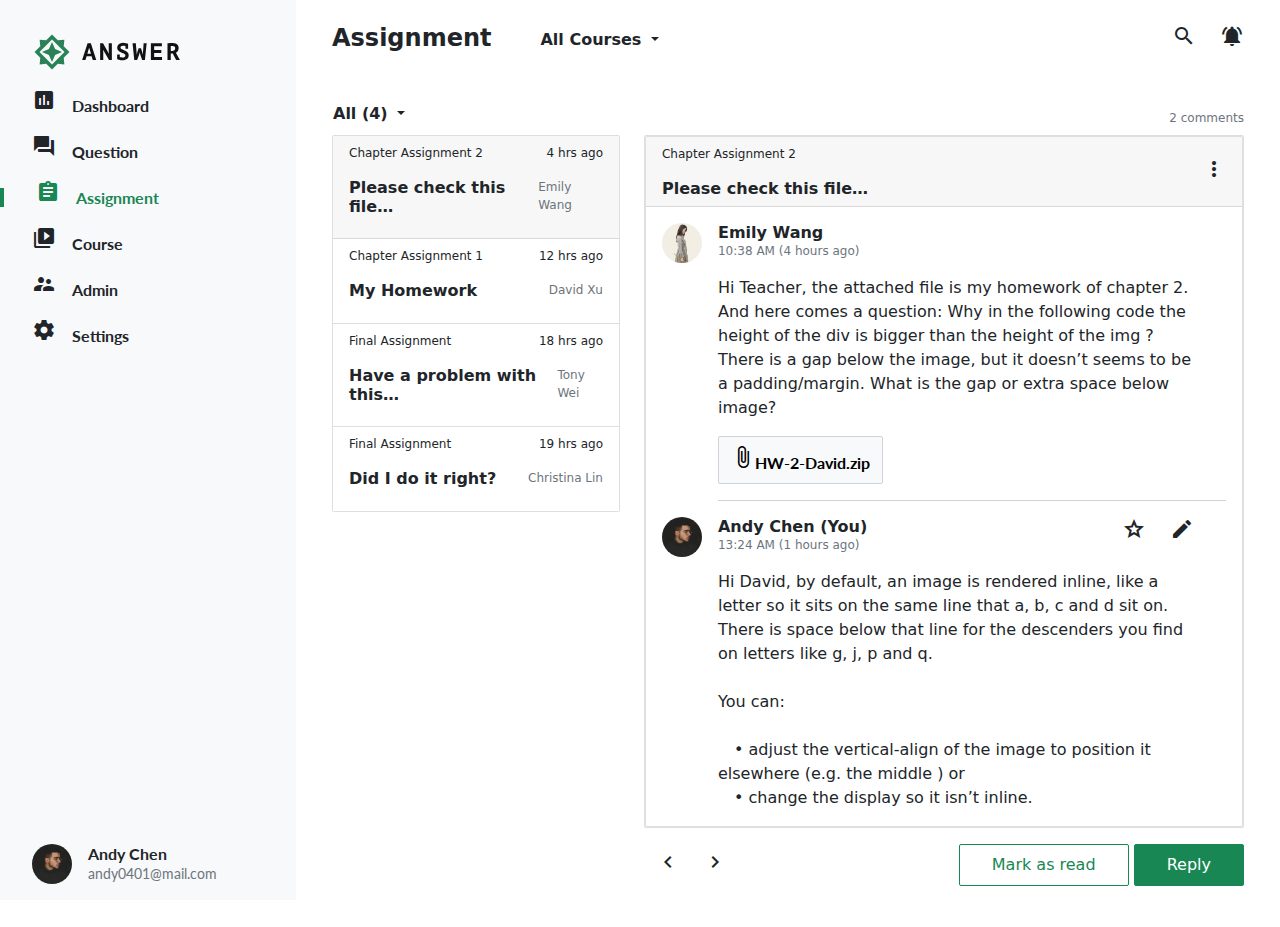
==== index.html @ f112b923 "Update 2021-08-12T04:19:27.359Z" ====
<!DOCTYPE html>
<html lang="en">

<head>
  <meta charset="UTF-8">
  <meta name="viewport" content="width=device-width, initial-scale=1.0">
  <meta http-equiv="X-UA-Compatible" content="ie=edge">
  <title>
    Boostrap Index
  </title>
  <!-- <link rel="stylesheet" href="https://fonts.googleapis.com/css2?family=Material+Icons"> -->
  <!-- <link rel="stylesheet" href="https://fonts.googleapis.com/icon?family=Material+Icons"> -->
  <link href="https://fonts.googleapis.com/css2?family=Material+Icons" rel="stylesheet">
  <link href="https://fonts.googleapis.com/css2?family=Material+Icons+Outlined" rel="stylesheet">
  <link rel="stylesheet" href="https://cdnjs.cloudflare.com/ajax/libs/font-awesome/5.13.0/css/all.min.css" />

  <!-- font-family -->
  <link rel="preconnect" href="https://fonts.googleapis.com">
  <link rel="preconnect" href="https://fonts.gstatic.com" crossorigin>
  <link
    href="https://fonts.googleapis.com/css2?family=Lato:ital,wght@0,100;0,300;0,400;0,700;0,900;1,100;1,300;1,400;1,700;1,900&display=swap"
    rel="stylesheet">
  <link rel="preconnect" href="https://fonts.googleapis.com">
  <link rel="preconnect" href="https://fonts.gstatic.com" crossorigin>
  <link
    href="https://fonts.googleapis.com/css2?family=Roboto+Mono:ital,wght@0,100;0,200;0,300;0,400;0,500;0,600;0,700;1,100;1,200;1,300;1,400;1,500;1,600;1,700&display=swap"
    rel="stylesheet">

  <!-- all.css -->
  <link rel="stylesheet" href="./assets/style/all.css">

  <!-- ckeditor5 -->
  <script src="https://cdn.ckeditor.com/ckeditor5/29.0.0/classic/ckeditor.js"></script>
</head>

<body>

  <div class="nav position-fixed d-flex flex-column justify-content-between bg-light pt-5">
    <div class="nav-link-list">
      <a class="nav-link active ps-6" aria-current="page" href="#"><img src="/assets/images/logo-ANSWER.svg"
          alt="LOGO"></a>
      <a class="nav-link" href="#"><i class="material-icons pe-3 ps-6">assessment</i>Dashboard</a>
      <a class="nav-link" href="#"><i class="material-icons pe-3 ps-6">question_answer</i>Question</a>
      <a class="nav-link" href="#"><i class="material-icons pe-3 ps-6">assignment</i>Assignment</a>
      <a class="nav-link" href="#"><i class="material-icons pe-3 ps-6">video_library</i>Course</a>
      <a class="nav-link" href="#"><i class="material-icons pe-3 ps-6">supervisor_account</i>Admin</a>
      <a class="nav-link" href="#"><i class="material-icons pe-3 ps-6">settings</i>Settings</a>
    </div>
    <a class="nav-user ps-6 pt-3" href="#">
      <div class="d-flex">
        <div class="flex-shrink-0">
          <img class="user-photo rounded-circle" src="/assets/images/andychen_2000x2000.jpeg" alt="user photo">
        </div>
        <div class="flex-grow-1 ms-3">
          <h6 class="user-name">Andy Chen</h6>
          <p class="user-email">andy0401@mail.com</p>
        </div>
      </div>
    </a>
  </div>
  <div class="main">
    
<div class="container">
  <!-- 上方區塊 -->
  <div class="row p-5">
    <div class="col-12 d-flex justify-content-between">
      <div class="course-header d-flex align-items-end">
        <h4 class="me-9">Assignment</h4>
        <div class="dropdowns">
          <div class="dropdown">
            <button class="all-courses btn btn dropdown-toggle p-0" type="button" id="dropdownMenuButton1"
              data-bs-toggle="dropdown" aria-expanded="false">
              All Courses
            </button>
            <ul class="dropdown-menu" aria-labelledby="dropdownMenuButton1">
              <li><a class="dropdown-item" href="#">Course</a></li>
              <li><a class="dropdown-item" href="#">Course</a></li>
              <li><a class="dropdown-item" href="#">Course</a></li>
            </ul>
          </div>
        </div>
      </div>
      <div class="toolbar d-flex">
        <a href="#" class="search"><span class="material-icons">search</span></a>
        <a href="#" class="notifications ms-5"><span class="material-icons">notifications_active</span></a>
      </div>
    </div>
  </div>
  <!-- 下方區塊 -->
  <div class="row p-5">
    <div class="course-list col-12 col-md-4">
      <div class="course-menu">
        <div class="dropdowns">
          <div class="dropdown">
            <button class="all btn btn dropdown-toggle p-0 mb-2" type="button" id="dropdownMenuButton1"
              data-bs-toggle="dropdown" aria-expanded="false">
              All (4)
            </button>
            <ul class="dropdown-menu" aria-labelledby="dropdownMenuButton1">
              <li><a class="dropdown-item" href="#">item</a></li>
              <li><a class="dropdown-item" href="#">item</a></li>
              <li><a class="dropdown-item" href="#">item</a></li>
            </ul>
          </div>
        </div>
        <div class="list-group">
          <div class="card">
            <div class="card-header">
              <div class="assignment-title d-flex justify-content-between">
                <p>Chapter Assignment 2</p>
                <p>4 hrs ago</p>
              </div>
              <div class="message d-flex justify-content-between">
                <h6 class="message-title">Please check this file…</h6>
                <p class="author">Emily Wang</p>
              </div>
            </div>
            <ul class="list-group list-group-flush">
              <li class="list-group-item">
                <div class="assignment-title d-flex justify-content-between">
                  <p>Chapter Assignment 1</p>
                  <p>12 hrs ago</p>
                </div>
                <div class="message d-flex justify-content-between">
                  <h6 class="message-title">My Homework</h6>
                  <p class="author">David Xu</p>
                </div>
              </li>
              <li class="list-group-item">
                <div class="assignment-title d-flex justify-content-between">
                  <p>Final Assignment</p>
                  <p>18 hrs ago</p>
                </div>
                <div class="message d-flex justify-content-between">
                  <h6 class="message-title">Have a problem with this…</h6>
                  <p class="author">Tony Wei</p>
                </div>
              </li>
              <li class="list-group-item">
                <div class="assignment-title d-flex justify-content-between">
                  <p>Final Assignment</p>
                  <p>19 hrs ago</p>
                </div>
                <div class="message d-flex justify-content-between">
                  <h6 class="message-title">Did I do it right?</h6>
                  <p class="author">Christina Lin</p>
                </div>
              </li>
            </ul>
          </div>
        </div>
      </div>
    </div>
    <div class="course col-12 col-md-8">
      <div class="course-item">
        <div class="comment text-end mt-2 mb-2">
          2 comments
        </div>
        <div class="card">
          <div class="card">
            <div class="card-header">
              <div class="assignment-title d-flex justify-content-between align-items-center">
                <div class="message-title">
                  <p>Chapter Assignment 2</p>
                  <h6 class="message-title">Please check this file…</h6>
                </div>
                <div class="icon">
                  <a class="d-block" href="#"><i class="material-icons">more_vert</i></a>
                </div>
              </div>
            </div>
            <div class="card-body">
              <div class="d-flex">
                <div class="flex-shrink-0">
                  <img class="user-photo rounded-circle" src="/assets/images/emilywang_2134x2134.jpeg" alt="user photo">
                </div>
                <div class="flex-grow-1 ms-3 border-bottom pb-3 pe-6">
                  <h6 class="user-name">Emily Wang</h6>
                  <p class="date">10:38 AM (4 hours ago)</p>
                  <p class="card-text">Hi Teacher, the attached file is my homework of chapter 2. And here comes a
                    question: Why in the following code the height of the div is bigger than the height of the img ?
                    There is a gap below the image, but it doesn’t seems to be a padding/margin. What is the gap or
                    extra space below image?</p>
                  <a href="#" class="download btn btn-light border border-1 "><i
                      class="material-icons">attach_file</i>HW-2-David.zip</a>
                </div>
              </div>
              <!-- <div id="editor">Reply an answer…</div> -->
              <div class="reply pt-3">
                <div class="d-flex">
                  <div class="flex-shrink-0">
                    <img class="user-photo rounded-circle" src="/assets/images/andychen_2000x2000.jpeg"
                      alt="user photo">
                  </div>
                  <div class="flex-grow-1 ms-3 pe-6">
                    <div class="d-flex justify-content-between">
                      <div class="reply-box">
                        <h6 class="user-name">Andy Chen (You)</h6>
                        <p class="date">13:24 AM (1 hours ago)</p>
                      </div>
                      <div class="toolbar d-flex">
                        <a href="#" class="grade"><i class="material-icons-outlined">
                            grade
                          </i></a>
                        <a href="#" class="edit ms-5"><span class="material-icons">
                            edit
                          </span></a>
                      </div>
                    </div>
                    <p class="card-text">Hi David, by default, an image is rendered inline, like a letter so it sits
                      on
                      the same line that a, b, c and d sit on. There is space below that line for the descenders you
                      find
                      on letters like g, j, p and q.<br><br>
                      You can:<br><br>
                      　• adjust the vertical-align of the image to position it
                      elsewhere (e.g. the middle ) or<br>
                      　• change the display so it isn’t inline.</p>
                  </div>
                </div>
              </div>
            </div>
          </div>
        </div>
        <div class="foot d-flex justify-content-between mt-3">
          <nav aria-label="Page-navigation">
            <ul class="pagination">
              <li class="page-item">
                <a class="page-link border-0" href="#" aria-label="Previous">
                  <i class="material-icons-outlined">chevron_left</i>
                </a>
              </li>
              <li class="page-item">
                <a class="page-link border-0" href="#" aria-label="Next">
                  <i class="material-icons-outlined">chevron_right</i>
                </a>
              </li>
            </ul>
          </nav>
          <ul class="button">
            <button type="button" class="btn btn-outline-success px-6">Mark as read</button>
            <button type="button" class="btn btn-success px-6" id="btn-reply">Reply</button>
          </ul>
        </div>
      </div>
    </div>
  </div>

</div>
  </div>

  <script>
    ClassicEditor
      .create(document.querySelector('#editor'))
      .then(editor => {
        console.log(editor);
      })
      .catch(error => {
        console.error(error);
      });
  </script>





  <script src="./assets/js/vendors.js"></script>
  <script src="./assets/js/all.js"></script>
</body>

</html>
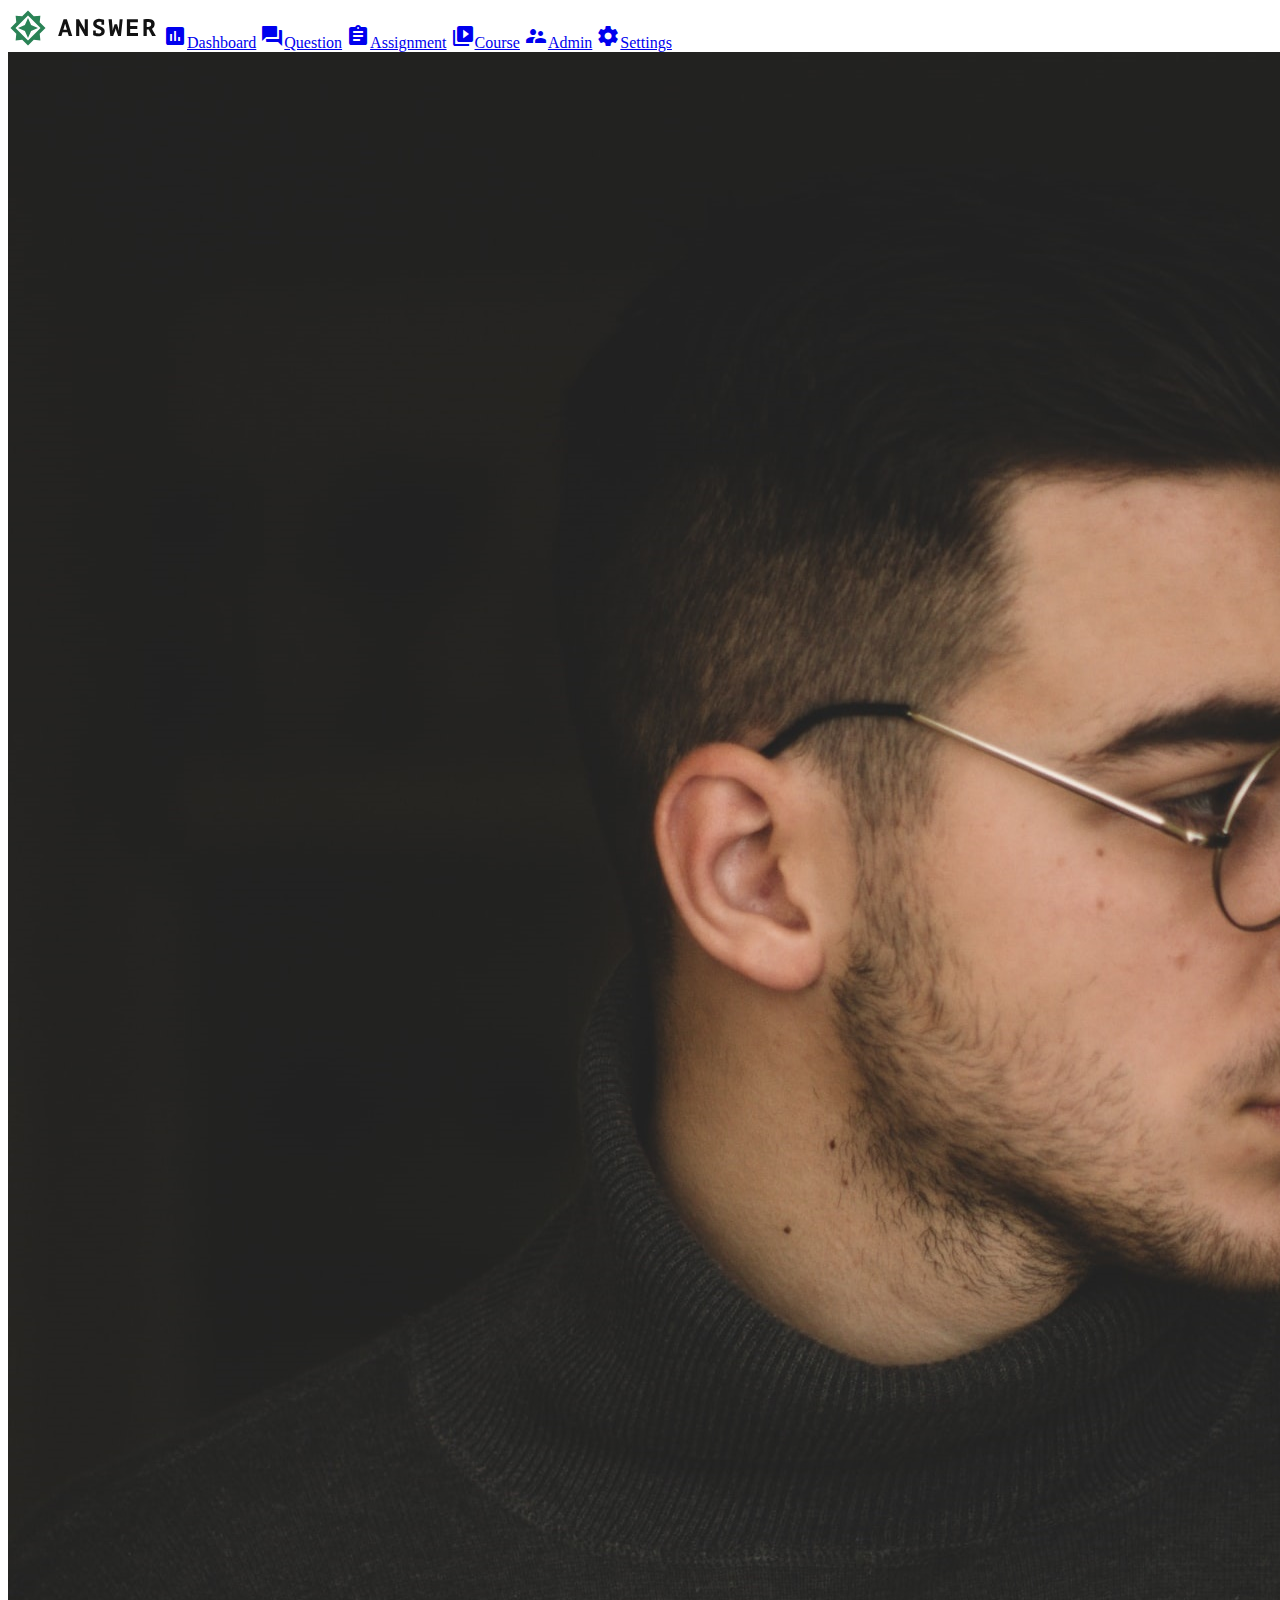
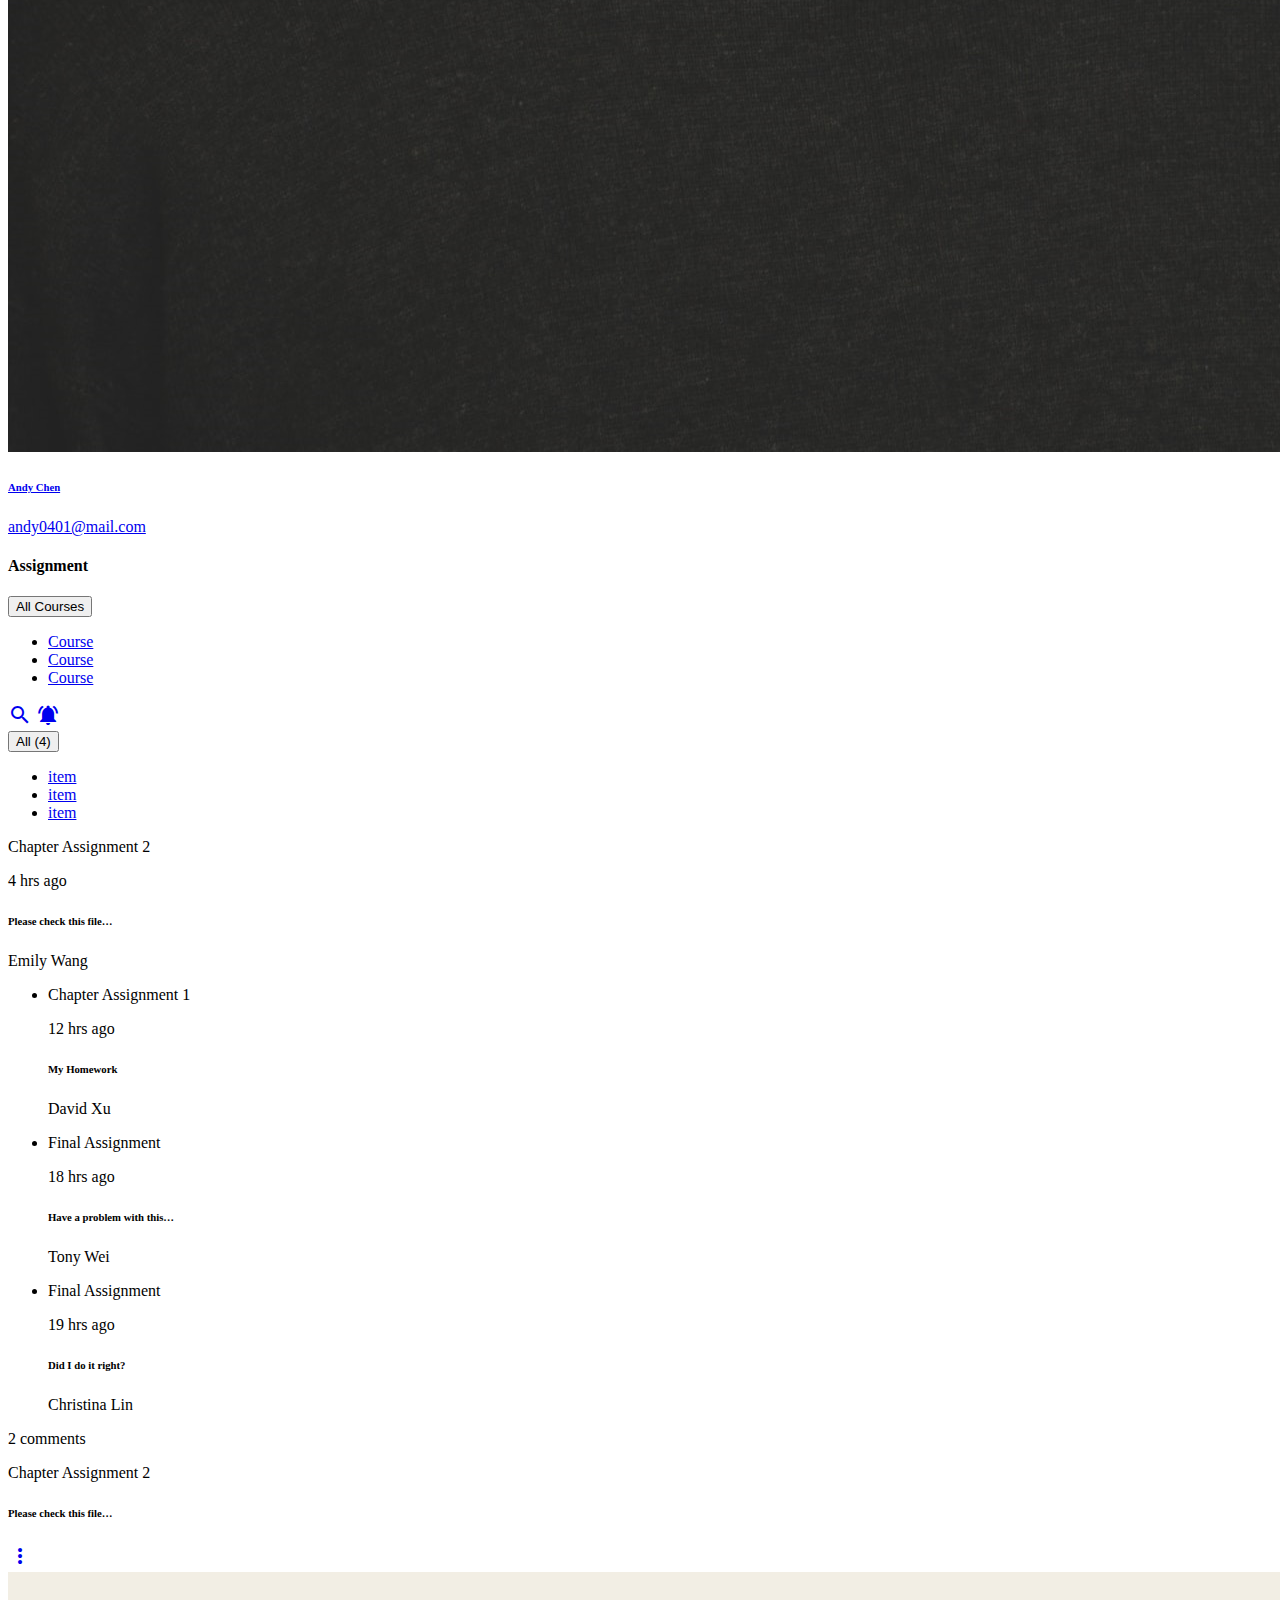
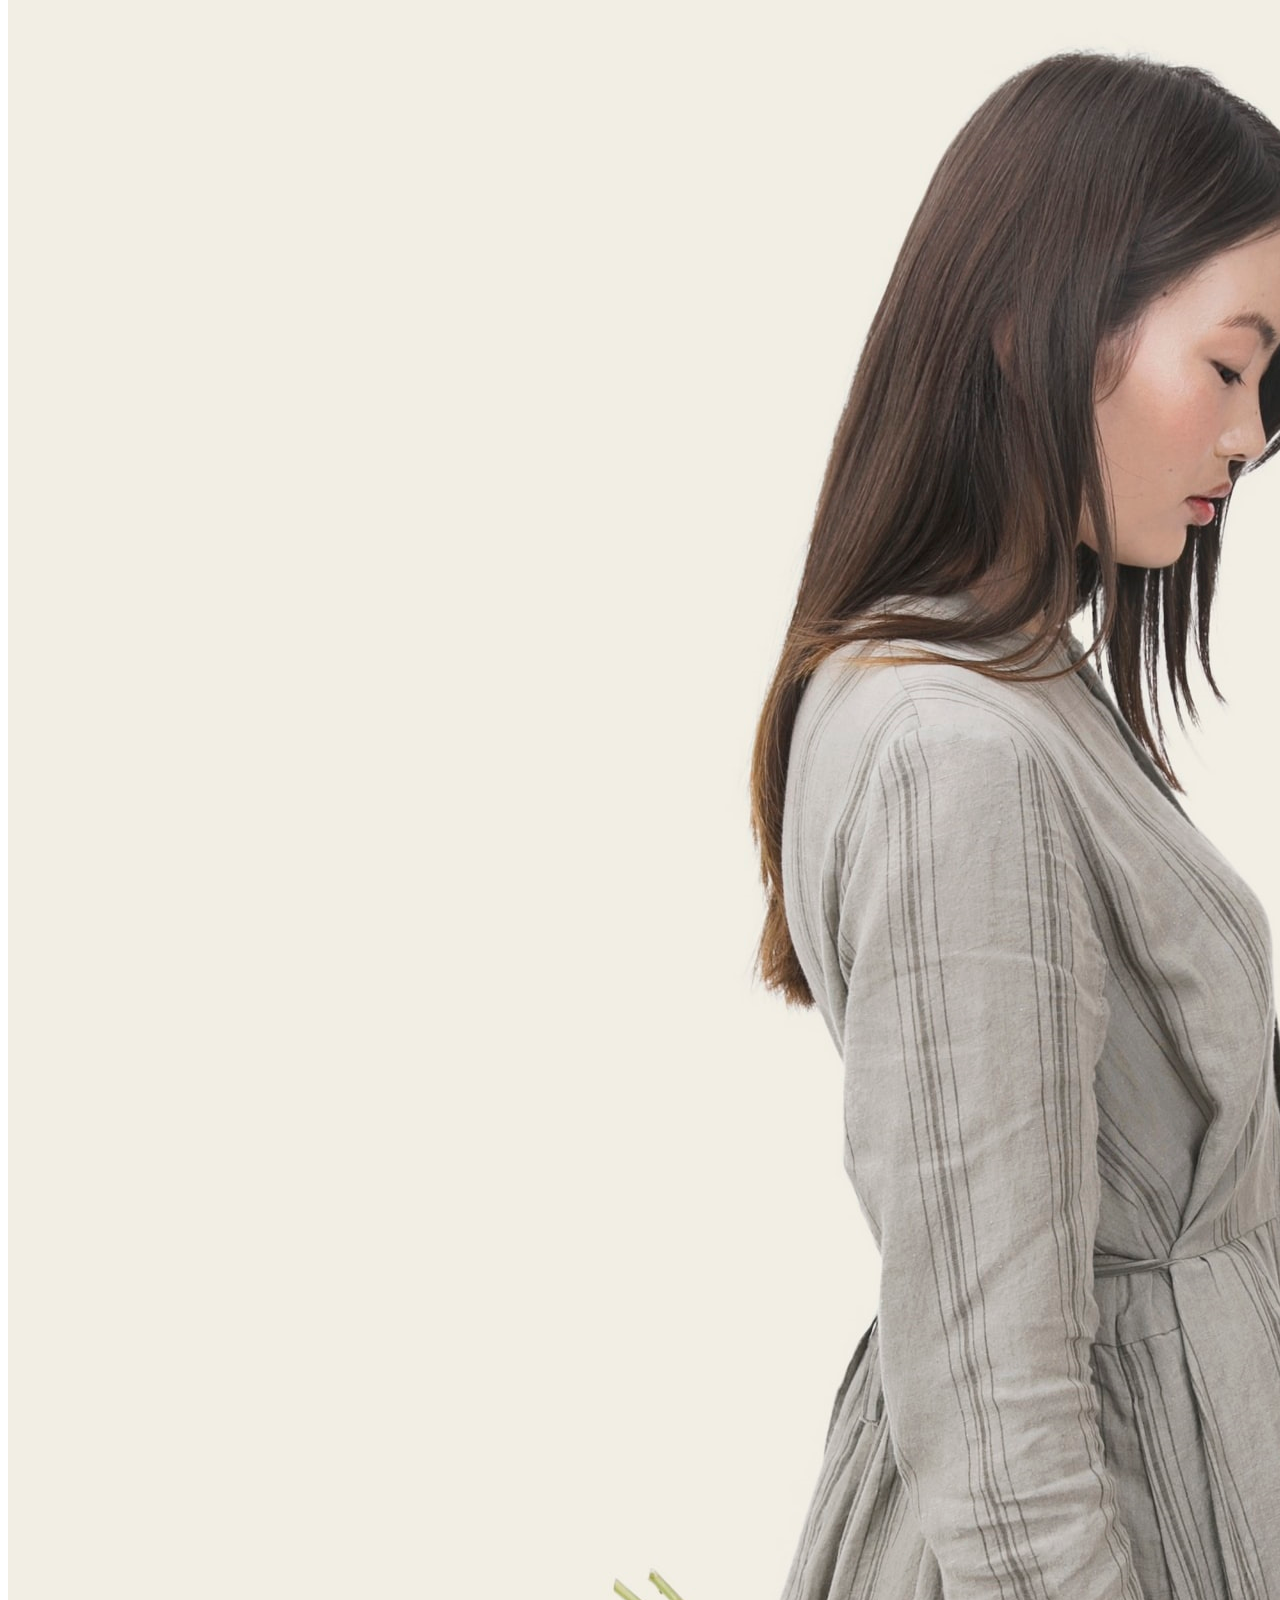
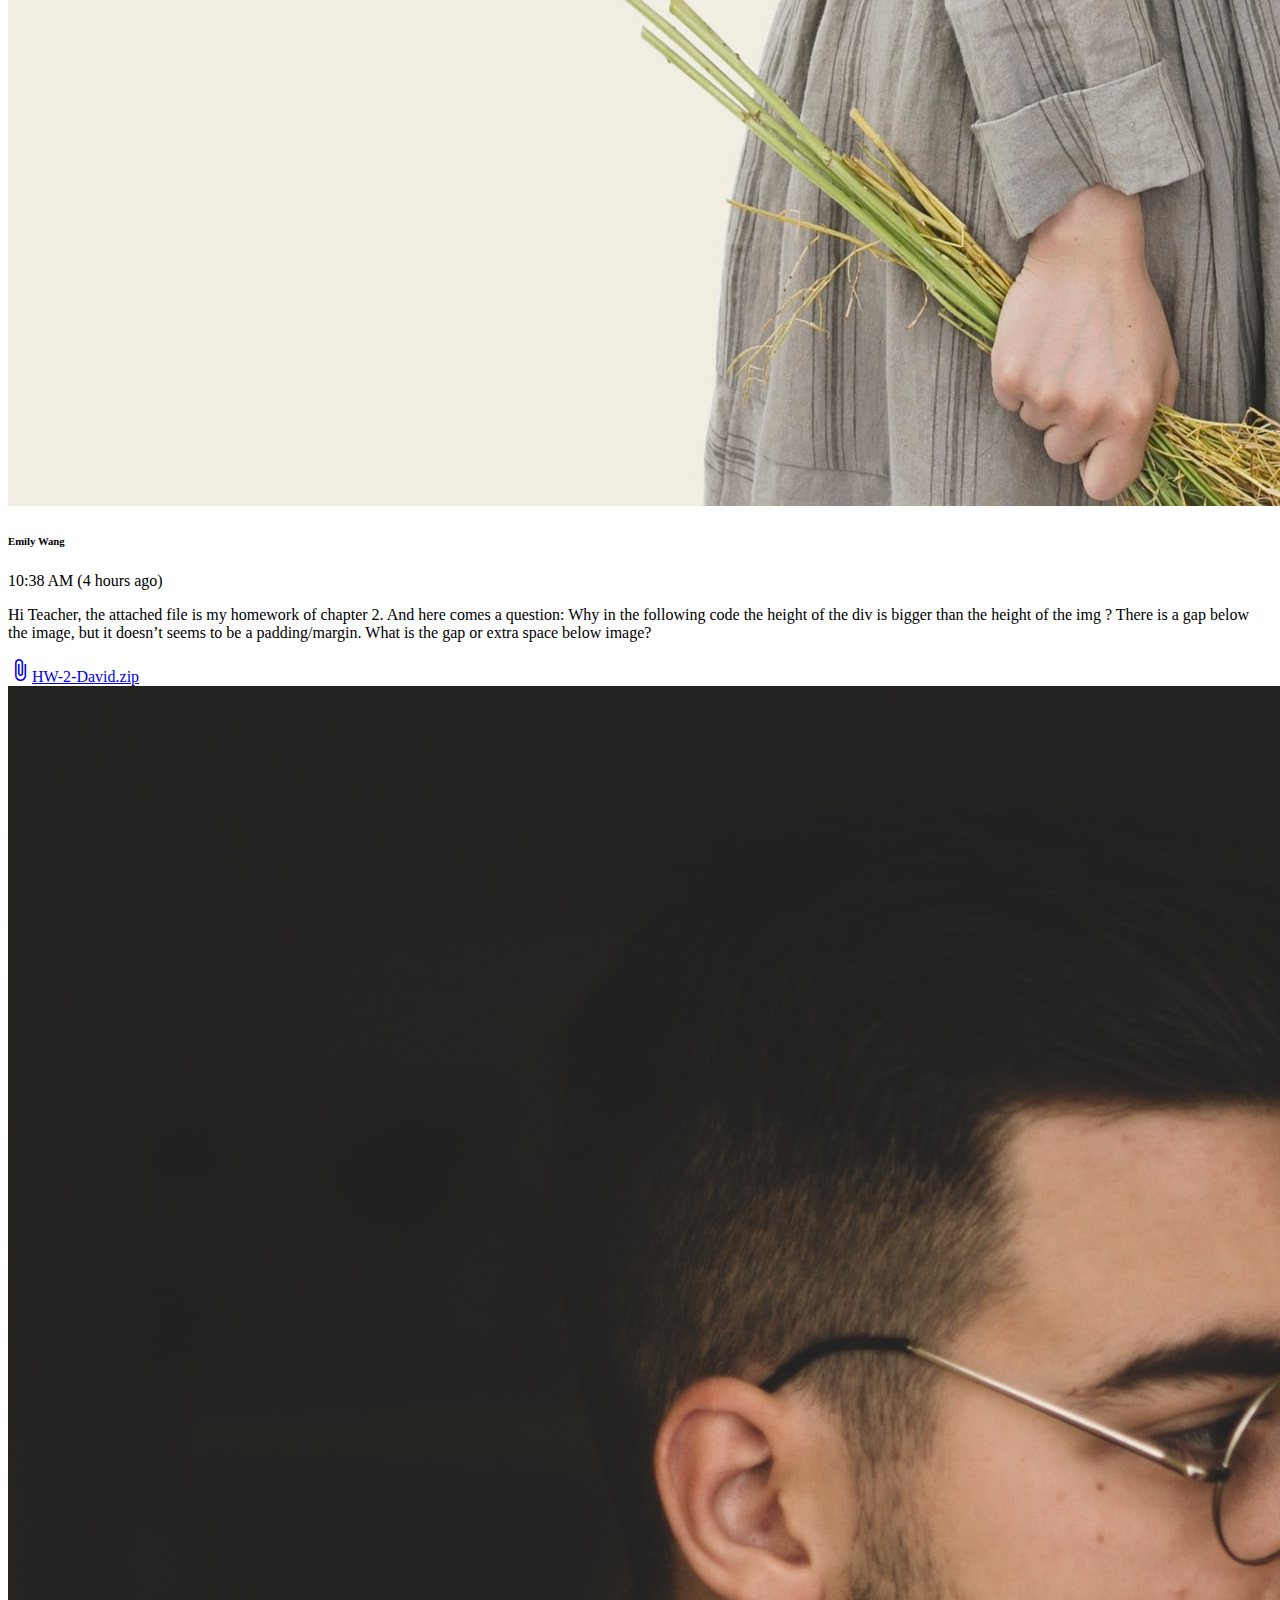
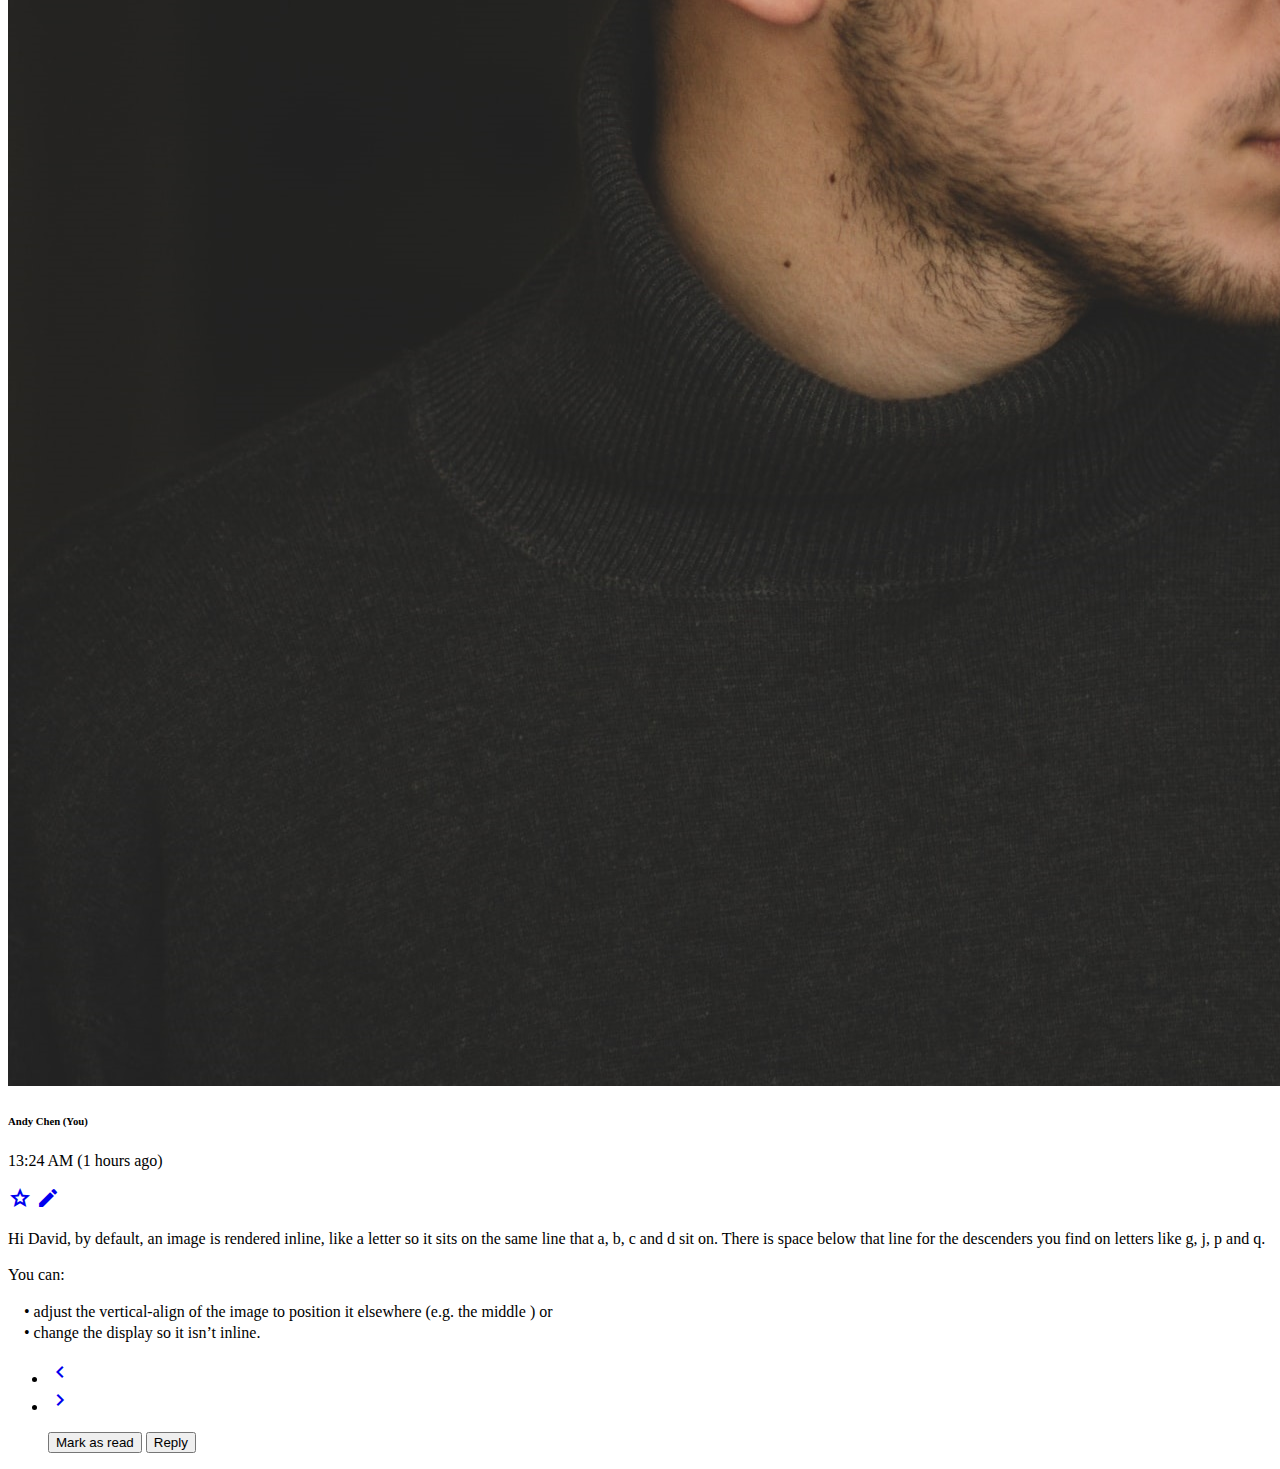
==== commit 31af7051: "Update 2021-08-12T08:50:02.636Z" ====
--- a/index.html
+++ b/index.html
@@ -8,8 +8,7 @@
   <title>
     Boostrap Index
   </title>
-  <!-- <link rel="stylesheet" href="https://fonts.googleapis.com/css2?family=Material+Icons"> -->
-  <!-- <link rel="stylesheet" href="https://fonts.googleapis.com/icon?family=Material+Icons"> -->
+  <!-- icon -->
   <link href="https://fonts.googleapis.com/css2?family=Material+Icons" rel="stylesheet">
   <link href="https://fonts.googleapis.com/css2?family=Material+Icons+Outlined" rel="stylesheet">
   <link rel="stylesheet" href="https://cdnjs.cloudflare.com/ajax/libs/font-awesome/5.13.0/css/all.min.css" />
@@ -37,7 +36,7 @@
 
   <div class="nav position-fixed d-flex flex-column justify-content-between bg-light pt-5">
     <div class="nav-link-list">
-      <a class="nav-link active ps-6" aria-current="page" href="#"><img src="/assets/images/logo-ANSWER.svg"
+      <a class="nav-link active ps-6" aria-current="page" href="#"><img src="assets/images/logo-ANSWER.svg"
           alt="LOGO"></a>
       <a class="nav-link" href="#"><i class="material-icons pe-3 ps-6">assessment</i>Dashboard</a>
       <a class="nav-link" href="#"><i class="material-icons pe-3 ps-6">question_answer</i>Question</a>
@@ -49,7 +48,7 @@
     <a class="nav-user ps-6 pt-3" href="#">
       <div class="d-flex">
         <div class="flex-shrink-0">
-          <img class="user-photo rounded-circle" src="/assets/images/andychen_2000x2000.jpeg" alt="user photo">
+          <img class="user-photo rounded-circle" src="assets/images/andychen_2000x2000.jpeg" alt="user photo">
         </div>
         <div class="flex-grow-1 ms-3">
           <h6 class="user-name">Andy Chen</h6>
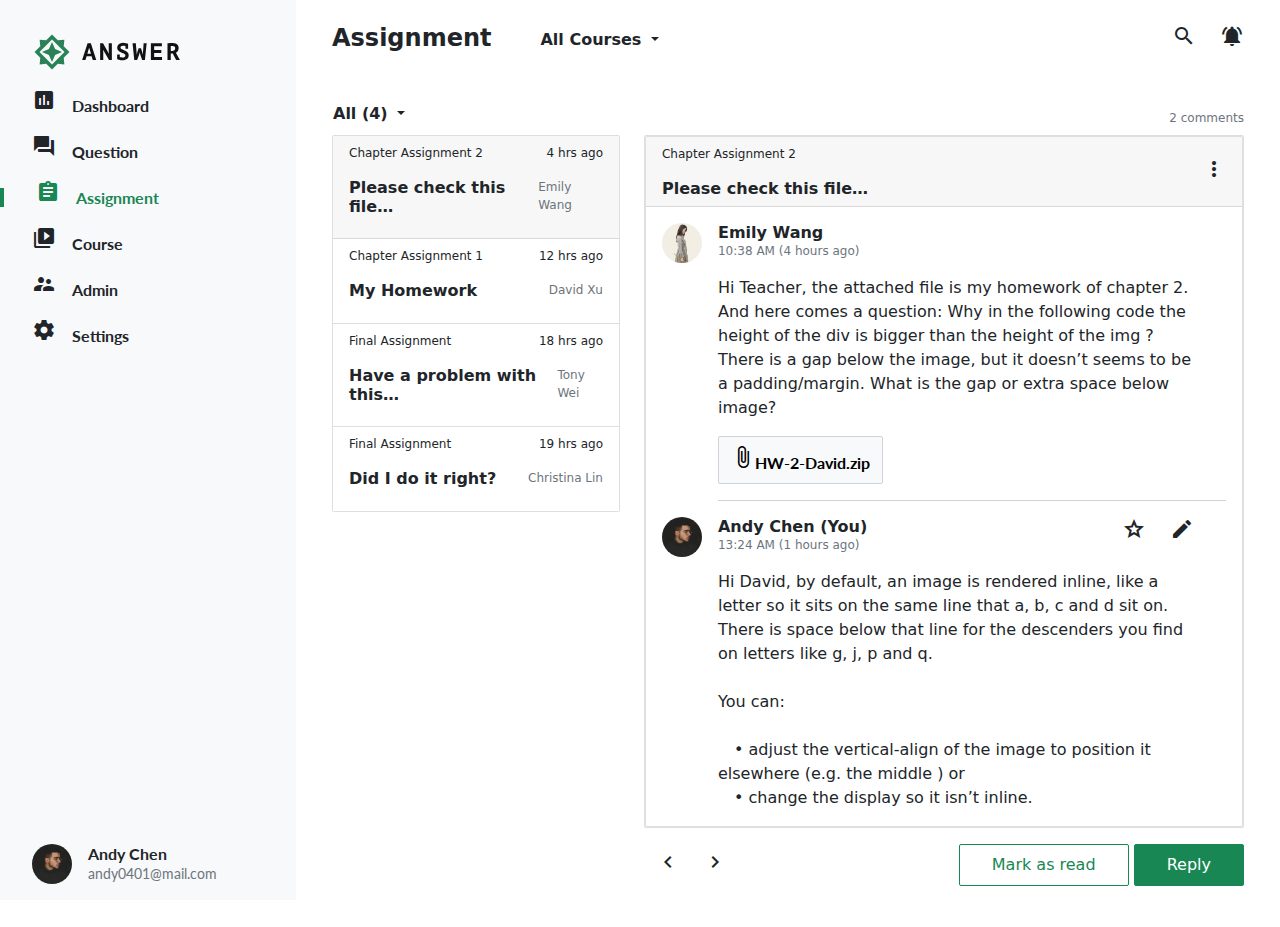
==== commit 022a00e9: "Update 2021-08-12T09:00:00.250Z" ====
--- a/index.html
+++ b/index.html
@@ -171,7 +171,7 @@
             <div class="card-body">
               <div class="d-flex">
                 <div class="flex-shrink-0">
-                  <img class="user-photo rounded-circle" src="/assets/images/emilywang_2134x2134.jpeg" alt="user photo">
+                  <img class="user-photo rounded-circle" src="assets/images/emilywang_2134x2134.jpeg" alt="user photo">
                 </div>
                 <div class="flex-grow-1 ms-3 border-bottom pb-3 pe-6">
                   <h6 class="user-name">Emily Wang</h6>
@@ -188,8 +188,7 @@
               <div class="reply pt-3">
                 <div class="d-flex">
                   <div class="flex-shrink-0">
-                    <img class="user-photo rounded-circle" src="/assets/images/andychen_2000x2000.jpeg"
-                      alt="user photo">
+                    <img class="user-photo rounded-circle" src="assets/images/andychen_2000x2000.jpeg" alt="user photo">
                   </div>
                   <div class="flex-grow-1 ms-3 pe-6">
                     <div class="d-flex justify-content-between">
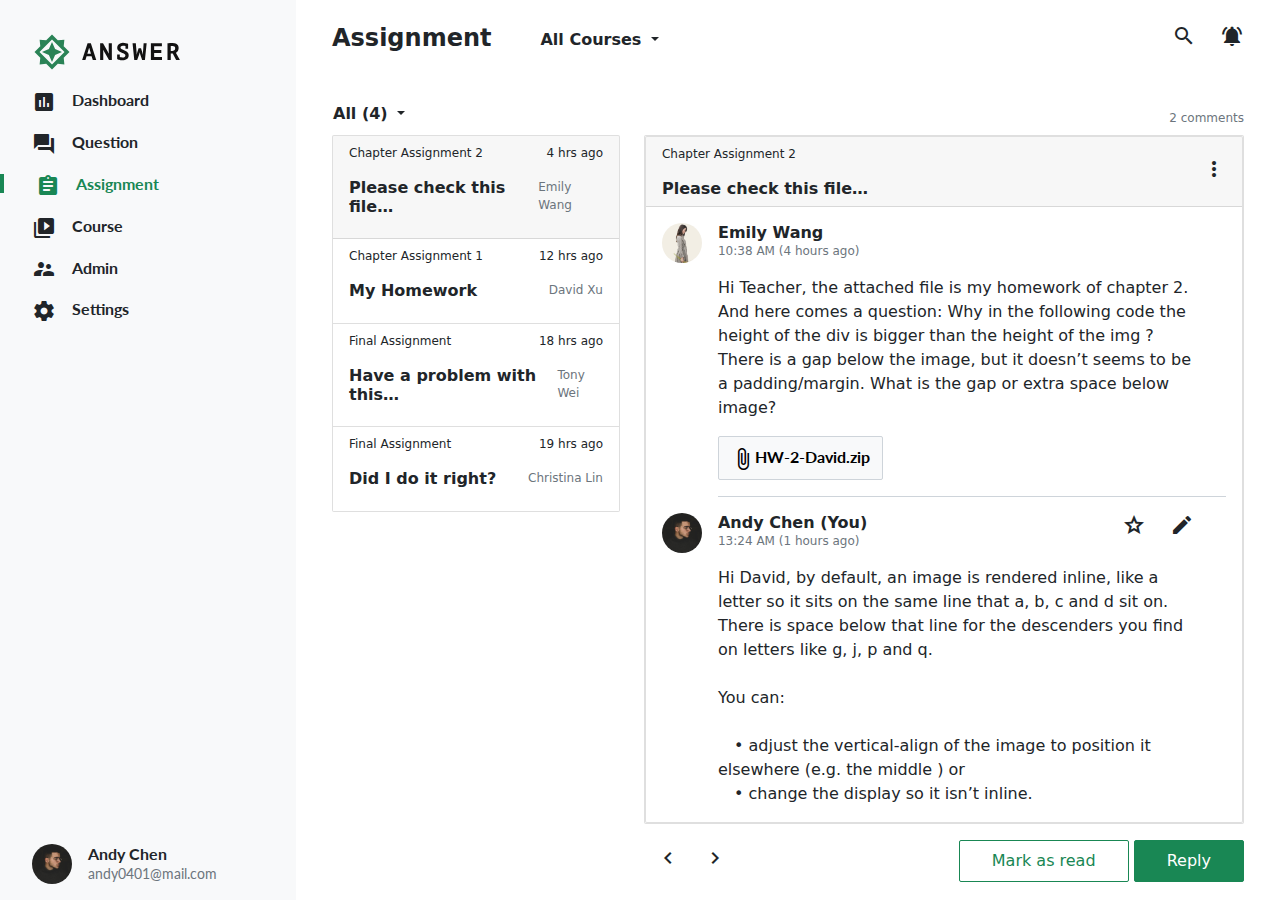
==== commit 92584b7c: "Update 2021-08-12T09:13:29.113Z" ====
--- a/index.html
+++ b/index.html
@@ -38,12 +38,12 @@
     <div class="nav-link-list">
       <a class="nav-link active ps-6" aria-current="page" href="#"><img src="assets/images/logo-ANSWER.svg"
           alt="LOGO"></a>
-      <a class="nav-link" href="#"><i class="material-icons pe-3 ps-6">assessment</i>Dashboard</a>
-      <a class="nav-link" href="#"><i class="material-icons pe-3 ps-6">question_answer</i>Question</a>
-      <a class="nav-link" href="#"><i class="material-icons pe-3 ps-6">assignment</i>Assignment</a>
-      <a class="nav-link" href="#"><i class="material-icons pe-3 ps-6">video_library</i>Course</a>
-      <a class="nav-link" href="#"><i class="material-icons pe-3 ps-6">supervisor_account</i>Admin</a>
-      <a class="nav-link" href="#"><i class="material-icons pe-3 ps-6">settings</i>Settings</a>
+      <a class="nav-link" href="#"><i class="material-icons pe-3 ps-6 align-middle">assessment</i>Dashboard</a>
+      <a class="nav-link" href="#"><i class="material-icons pe-3 ps-6 align-middle">question_answer</i>Question</a>
+      <a class="nav-link" href="#"><i class="material-icons pe-3 ps-6 align-middle">assignment</i>Assignment</a>
+      <a class="nav-link" href="#"><i class="material-icons pe-3 ps-6 align-middle">video_library</i>Course</a>
+      <a class="nav-link" href="#"><i class="material-icons pe-3 ps-6 align-middle">supervisor_account</i>Admin</a>
+      <a class="nav-link" href="#"><i class="material-icons pe-3 ps-6 align-middle">settings</i>Settings</a>
     </div>
     <a class="nav-user ps-6 pt-3" href="#">
       <div class="d-flex">
@@ -180,8 +180,8 @@
                     question: Why in the following code the height of the div is bigger than the height of the img ?
                     There is a gap below the image, but it doesn’t seems to be a padding/margin. What is the gap or
                     extra space below image?</p>
-                  <a href="#" class="download btn btn-light border border-1 "><i
-                      class="material-icons">attach_file</i>HW-2-David.zip</a>
+                  <button type="button" class="download btn btn-light border border-1"><i
+                      class="material-icons align-middle">attach_file</i>HW-2-David.zip</button>
                 </div>
               </div>
               <!-- <div id="editor">Reply an answer…</div> -->
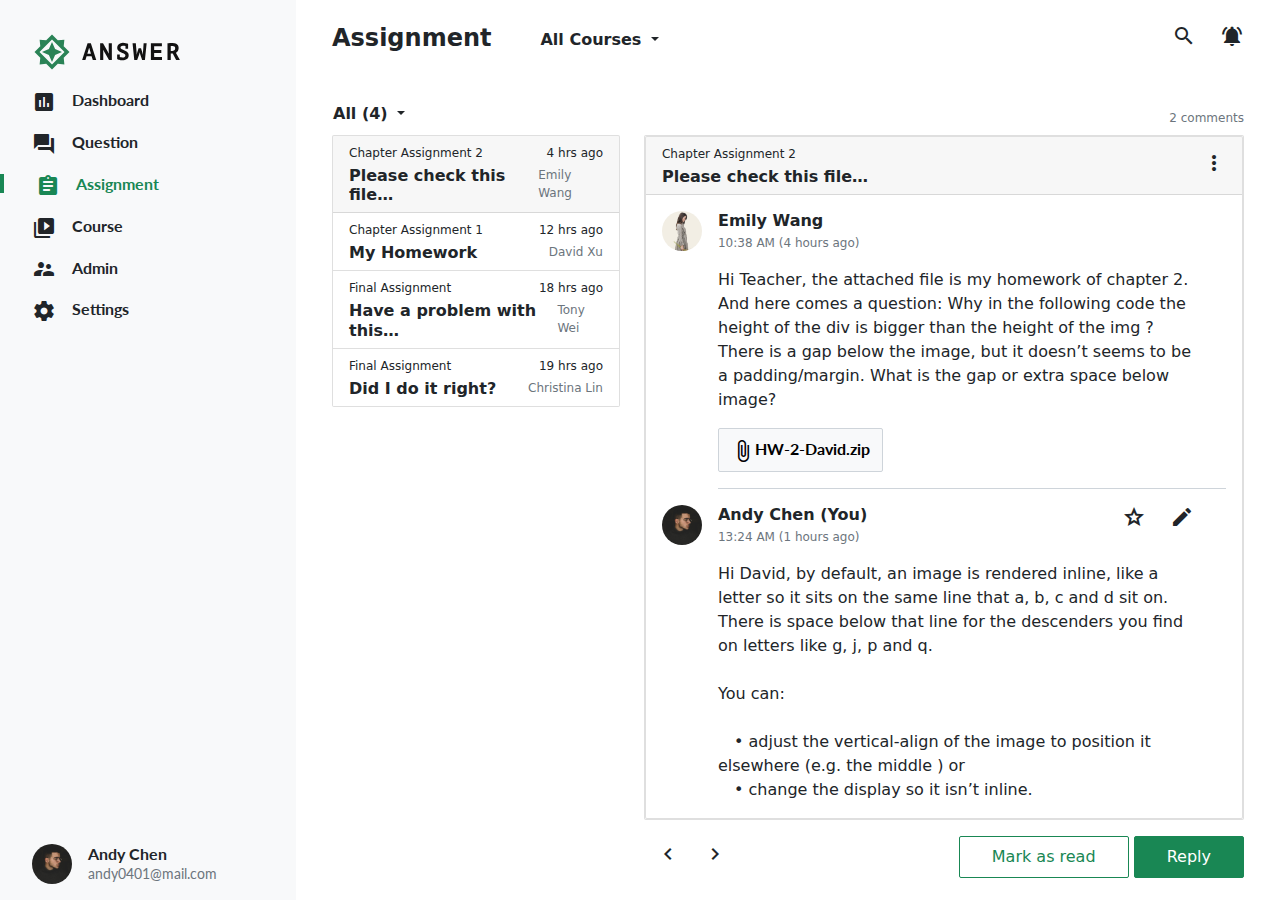
==== commit f3bd33dc: "Update 2021-08-12T10:04:45.088Z" ====
--- a/index.html
+++ b/index.html
@@ -45,7 +45,7 @@
       <a class="nav-link" href="#"><i class="material-icons pe-3 ps-6 align-middle">supervisor_account</i>Admin</a>
       <a class="nav-link" href="#"><i class="material-icons pe-3 ps-6 align-middle">settings</i>Settings</a>
     </div>
-    <a class="nav-user ps-6 pt-3" href="#">
+    <a class="nav-user ps-6 pt-3 pb-3" href="#">
       <div class="d-flex">
         <div class="flex-shrink-0">
           <img class="user-photo rounded-circle" src="assets/images/andychen_2000x2000.jpeg" alt="user photo">
@@ -104,48 +104,48 @@
         </div>
         <div class="list-group">
           <div class="card">
-            <div class="card-header">
+            <a href="#" class="card-header">
               <div class="assignment-title d-flex justify-content-between">
-                <p>Chapter Assignment 2</p>
+                <p class="pb-1">Chapter Assignment 2</p>
                 <p>4 hrs ago</p>
               </div>
               <div class="message d-flex justify-content-between">
                 <h6 class="message-title">Please check this file…</h6>
                 <p class="author">Emily Wang</p>
               </div>
-            </div>
-            <ul class="list-group list-group-flush">
-              <li class="list-group-item">
+            </a>
+            <div class="list-group list-group-flush">
+              <a href="#" class="list-group-item">
                 <div class="assignment-title d-flex justify-content-between">
-                  <p>Chapter Assignment 1</p>
+                  <p class="pb-1">Chapter Assignment 1</p>
                   <p>12 hrs ago</p>
                 </div>
                 <div class="message d-flex justify-content-between">
                   <h6 class="message-title">My Homework</h6>
                   <p class="author">David Xu</p>
                 </div>
-              </li>
-              <li class="list-group-item">
+              </a>
+              <a href="#" class="list-group-item">
                 <div class="assignment-title d-flex justify-content-between">
-                  <p>Final Assignment</p>
+                  <p class="pb-1">Final Assignment</p>
                   <p>18 hrs ago</p>
                 </div>
                 <div class="message d-flex justify-content-between">
                   <h6 class="message-title">Have a problem with this…</h6>
                   <p class="author">Tony Wei</p>
                 </div>
-              </li>
-              <li class="list-group-item">
+              </a>
+              <a href="#" class="list-group-item">
                 <div class="assignment-title d-flex justify-content-between">
-                  <p>Final Assignment</p>
+                  <p class="pb-1">Final Assignment</p>
                   <p>19 hrs ago</p>
                 </div>
                 <div class="message d-flex justify-content-between">
                   <h6 class="message-title">Did I do it right?</h6>
                   <p class="author">Christina Lin</p>
                 </div>
-              </li>
-            </ul>
+              </a>
+            </div>
           </div>
         </div>
       </div>
@@ -160,7 +160,7 @@
             <div class="card-header">
               <div class="assignment-title d-flex justify-content-between align-items-center">
                 <div class="message-title">
-                  <p>Chapter Assignment 2</p>
+                  <p class="pb-1">Chapter Assignment 2</p>
                   <h6 class="message-title">Please check this file…</h6>
                 </div>
                 <div class="icon">
@@ -174,14 +174,33 @@
                   <img class="user-photo rounded-circle" src="assets/images/emilywang_2134x2134.jpeg" alt="user photo">
                 </div>
                 <div class="flex-grow-1 ms-3 border-bottom pb-3 pe-6">
-                  <h6 class="user-name">Emily Wang</h6>
-                  <p class="date">10:38 AM (4 hours ago)</p>
-                  <p class="card-text">Hi Teacher, the attached file is my homework of chapter 2. And here comes a
+                  <h6 class="user-name pb-1">Emily Wang</h6>
+                  <p class="date pb-3">10:38 AM (4 hours ago)</p>
+                  <p class="card-text pb-3">Hi Teacher, the attached file is my homework of chapter 2. And here comes a
                     question: Why in the following code the height of the div is bigger than the height of the img ?
                     There is a gap below the image, but it doesn’t seems to be a padding/margin. What is the gap or
                     extra space below image?</p>
                   <button type="button" class="download btn btn-light border border-1"><i
                       class="material-icons align-middle">attach_file</i>HW-2-David.zip</button>
+                </div>
+              </div>
+              <!-- Modal -->
+              <div class="modal fade" id="replyModal" tabindex="-1" aria-labelledby="exampleModalLabel"
+                aria-hidden="true">
+                <div class="modal-dialog">
+                  <div class="modal-content">
+                    <!-- <div class="modal-header">
+                      <h5 class="modal-title" id="exampleModalLabel">Reply an answer</h5>
+                      <button type="button" class="btn-close" data-bs-dismiss="modal" aria-label="Close"></button>
+                    </div> -->
+                    <div class="modal-body">
+                      <div id="editor">Reply an answer…</div>
+                    </div>
+                    <div class="modal-footer">
+                      <button type="button" class="btn btn-outline-success px-6" data-bs-dismiss="modal">Cancel</button>
+                      <button type="button" class="btn btn-success px-6">Reply</button>
+                    </div>
+                  </div>
                 </div>
               </div>
               <!-- <div id="editor">Reply an answer…</div> -->
@@ -193,8 +212,8 @@
                   <div class="flex-grow-1 ms-3 pe-6">
                     <div class="d-flex justify-content-between">
                       <div class="reply-box">
-                        <h6 class="user-name">Andy Chen (You)</h6>
-                        <p class="date">13:24 AM (1 hours ago)</p>
+                        <h6 class="user-name pb-1">Andy Chen (You)</h6>
+                        <p class="date pb-3">13:24 AM (1 hours ago)</p>
                       </div>
                       <div class="toolbar d-flex">
                         <a href="#" class="grade"><i class="material-icons-outlined">
@@ -237,7 +256,10 @@
           </nav>
           <ul class="button">
             <button type="button" class="btn btn-outline-success px-6">Mark as read</button>
-            <button type="button" class="btn btn-success px-6" id="btn-reply">Reply</button>
+            <!-- Button trigger modal -->
+            <button type="button" class="btn btn-success px-6" data-bs-toggle="modal" data-bs-target="#replyModal">
+              Reply
+            </button>
           </ul>
         </div>
       </div>
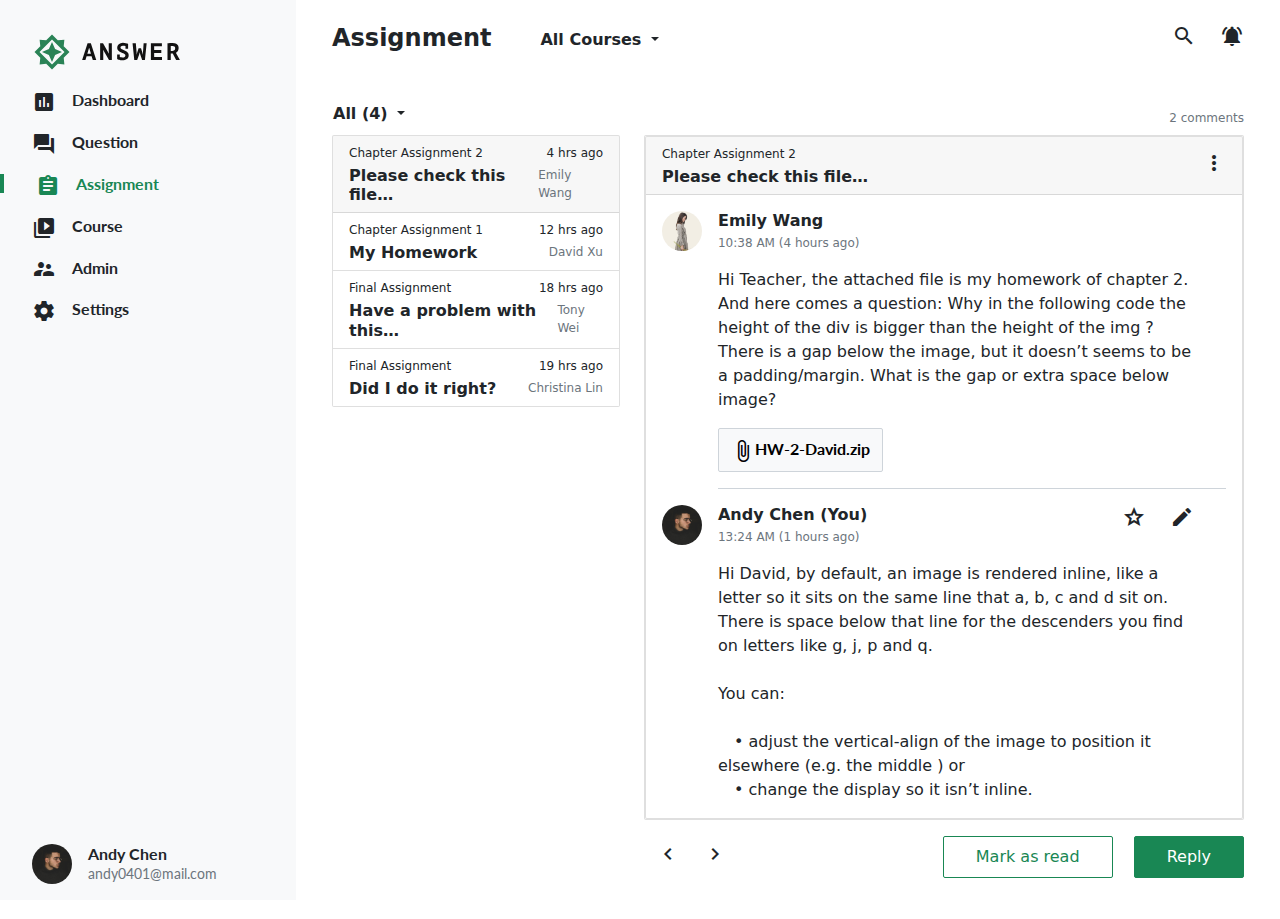
==== commit 3236164a: "Update 2021-08-13T10:01:09.132Z" ====
--- a/index.html
+++ b/index.html
@@ -87,7 +87,8 @@
   </div>
   <!-- 下方區塊 -->
   <div class="row p-5">
-    <div class="course-list col-12 col-md-4">
+    <!-- 課程列表 -->
+    <div class="course-list col-12 col-lg-4">
       <div class="course-menu">
         <div class="dropdowns">
           <div class="dropdown">
@@ -150,7 +151,8 @@
         </div>
       </div>
     </div>
-    <div class="course col-12 col-md-8">
+    <!-- 課程討論內容 -->
+    <div class="course col-12 col-lg-8">
       <div class="course-item">
         <div class="comment text-end mt-2 mb-2">
           2 comments
@@ -257,7 +259,7 @@
           <ul class="button">
             <button type="button" class="btn btn-outline-success px-6">Mark as read</button>
             <!-- Button trigger modal -->
-            <button type="button" class="btn btn-success px-6" data-bs-toggle="modal" data-bs-target="#replyModal">
+            <button type="button" class="btn btn-success px-6 ms-3" data-bs-toggle="modal" data-bs-target="#replyModal">
               Reply
             </button>
           </ul>
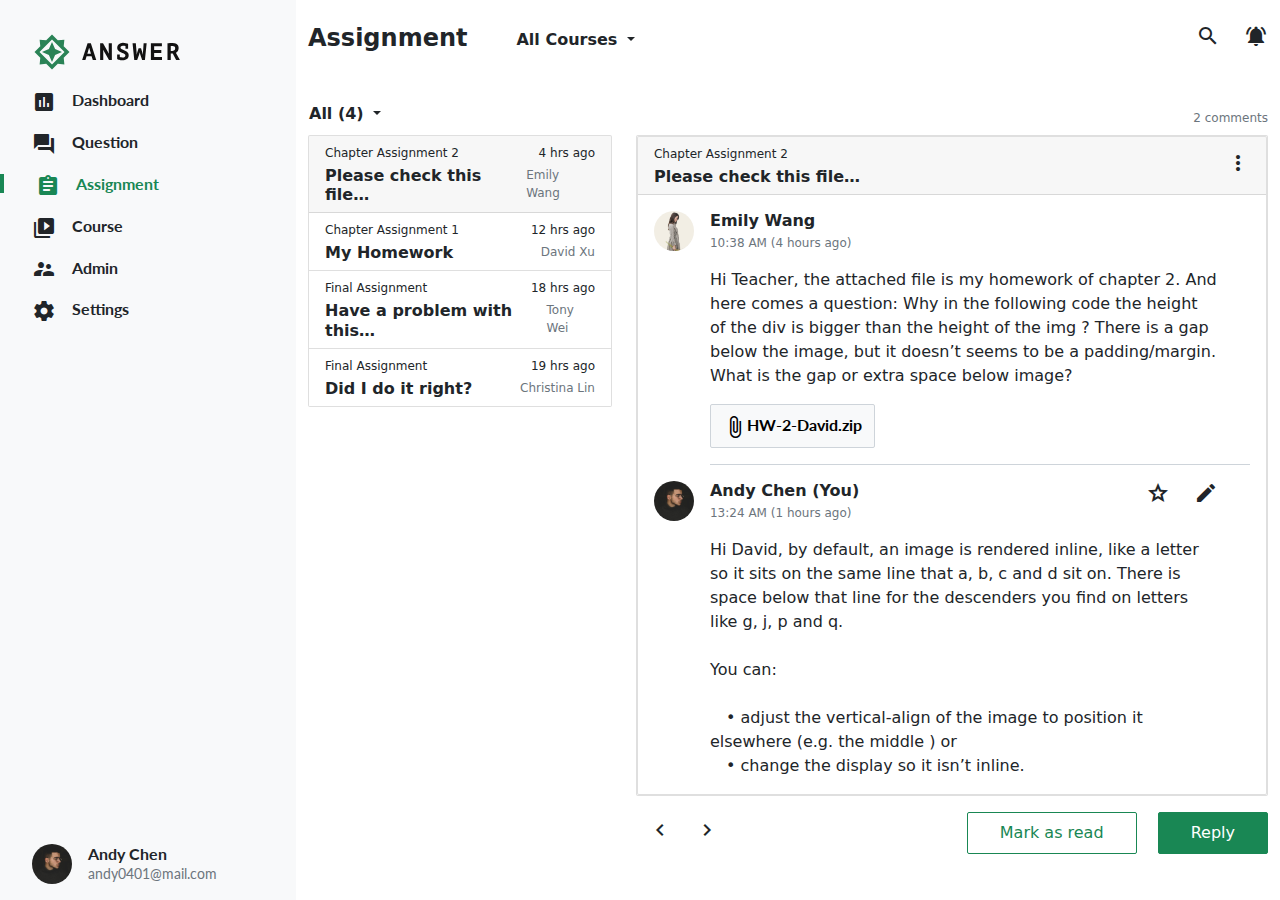
==== commit f15dae33: "Update 2021-08-20T05:52:07.906Z" ====
--- a/index.html
+++ b/index.html
@@ -61,7 +61,7 @@
     
 <div class="container">
   <!-- 上方區塊 -->
-  <div class="row p-5">
+  <div class="row pt-5 pb-5">
     <div class="col-12 d-flex justify-content-between">
       <div class="course-header d-flex align-items-end">
         <h4 class="me-9">Assignment</h4>
@@ -86,7 +86,7 @@
     </div>
   </div>
   <!-- 下方區塊 -->
-  <div class="row p-5">
+  <div class="row pt-5 pb-5">
     <!-- 課程列表 -->
     <div class="course-list col-12 col-lg-4">
       <div class="course-menu">
